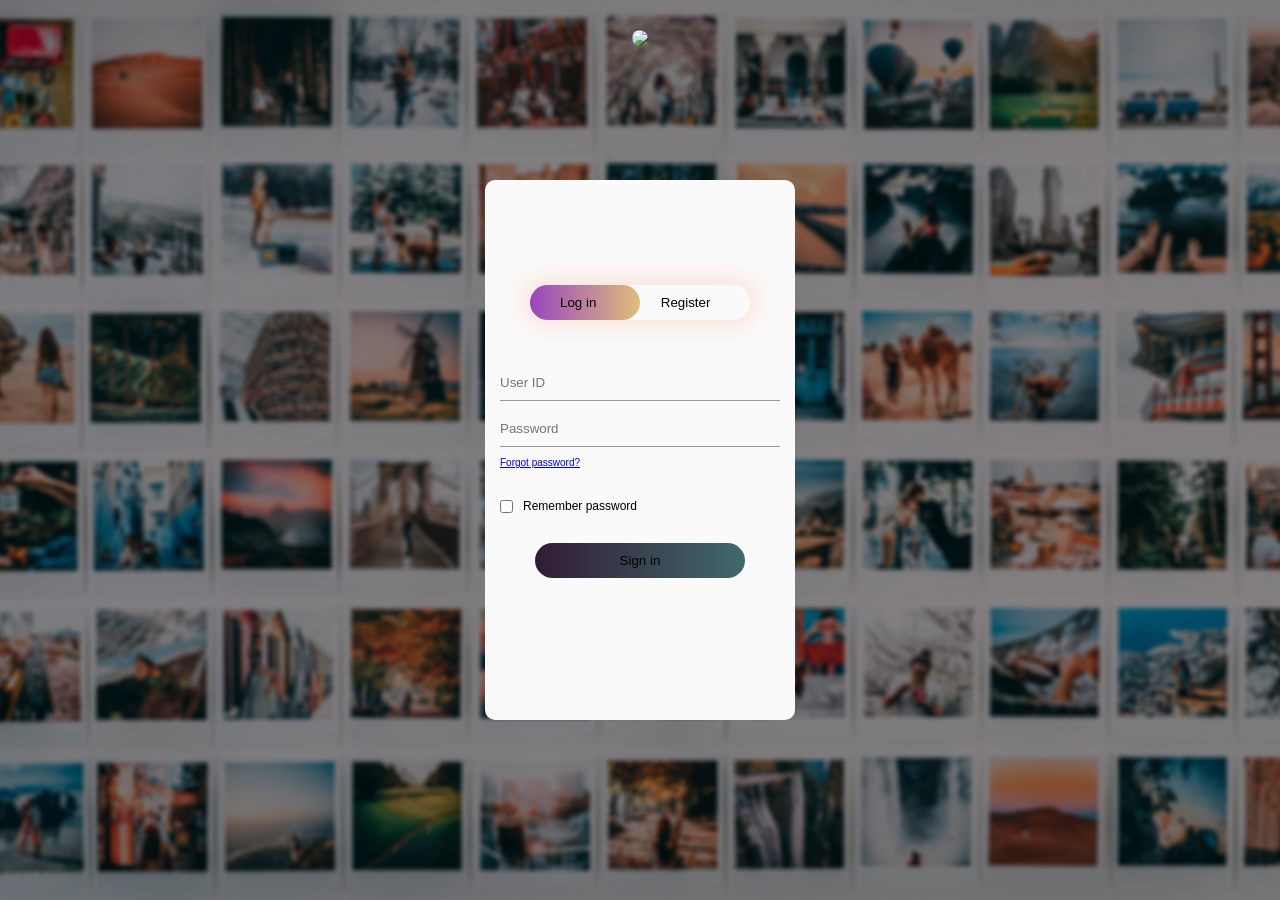
==== loginRegistration.html @ c1cefd6f "Rename index.html to loginRegistration.html" ====
<!DOCTYPE html>
<html lang="en">
<head>
    <meta charset="UTF-8">
    <meta http-equiv="X-UA-Compatible" content="IE=edge">
    <meta name="viewport" content="width=device-width, initial-scale=1.0">
    <title>Document</title>
    <link rel="stylesheet" type="text/css" href="logregmain.css">
    <script type="text/Javascript"></script>
</head>
<body>
    <div class="full">
        <div class="Loginbox">
            
            <div class="logregbox">
                <div class="button-box">
                    <div id="btn"></div>
                    <button  type="button" class="toggle" onclick="loginform()">Log in</button>
                    <button  type="button" class="toggle" onclick="registerform()">Register</button>
                    
                </div>
            </div>
            <form id="loginform" class="input">
                <input type="text" class="input-field" placeholder="User ID" required>
                <input type="password" class="input-field" placeholder="Password" required><br>
                <a class="forgotp" href="#">Forgot password?</a><br>
                <input type="checkbox" class="checkbox"><span>Remember password</span>
                <button type="submit" class="submitbtn" > Sign in</button>
            </form>
            <form id="registerform" class="input">
                <input type="text" class="input-field" placeholder="User ID" required>
                <input type="text" class="input-field" placeholder="First Name" required>
                <input type="text" class="input-field" placeholder="Last Name" required>
                <input type="email" class="input-field" placeholder="email ID" required><br>
                <input type="password" class="inputfield" placeholder="password" required>
                <input type="checkbox" class="checkbox"><span>I agree to terms and conditions</span>
                <button type="submit" class="reg" > Register</button>
            </form>
            
           
        </div>
        <div class="logo">
            
            <img src="logo.png"> 
        </div>
        
        
    </div>
    <script>
        var x = document.getElementById("loginform");
        var y = document.getElementById("registerform");
        var z = document.getElementById("btn");

        function registerform(){
            x.style.left = "-400px";
            y.style.left = "10px";
            z.style.left = "110px";
        }
        function loginform(){
            x.style.left = "15px";
            y.style.left = "400px";
            z.style.left = "0px";
        }
    </script>
    <script scr="registerapp.js"></script>
</body>
</html>
---- logregmain.css ----
body{
    margin: 0;
    padding: 0;
    top: 0;
    font-family: sans-serif;
    /*background-image: url("thumbnail_Blurred Image.png");
    background-color: blueviolet; /* to be used when Image not available
    background-size: cover;
    font-family: 'Times New Roman', Times, serif;
    background-position: unset;
    background-repeat: no-repeat;*/
    
}

.Loginbox{

    width: 250px;
    height: 400px;
    background-color: rgb(250, 250, 250);
    top: 50%;
    left: 50%;
    position: absolute;
    transform: translate(-50%,-50%);
    padding: 70px 30px;
    border-radius: 10px;
    overflow: hidden;
}
.logo{
    margin: 30px auto;
    text-align: center;

}
.logo img{
    height: auto;
    width: 80px;
    margin: 0 12px;
    box-shadow: 0 0 20px 0 #999;
    border-radius: 50%;
    
}
.full{
    height: 100%;
    width: 100%;
    background-image: linear-gradient(rgba(0,0,0,0.4),rgba(0,0,0,0.4)),url(Thumbnail.png);
    background-position: center;
    background-size: cover;
    position: absolute;
}
.logregbox{
    width: 220px;
    margin: 35px auto;
    position: relative;
    box-shadow: 0 0 20px 9px #ff61241f;
    border-radius: 30px;
    
}
.toggle{
    padding: 10px 30px;
    cursor: pointer;
    background: transparent;
    border: 0;
    outline: none;
    position: relative;
}
#btn{
    position: absolute;
    left: 0;
    top: 0;
    width: 110px;
    height: 100%;
    background: linear-gradient(to right, #9846be,#e0be7a);
    border-radius: 30px;
    transition: .5s;

}
.input{
    top: 180px;
    position: absolute;
    width: 280px;
    transition: .5s;
    border-radius: 50%;
}
.input-field{
    padding: 10px 0;
    width: 100%;
    transition: .5s;
    margin: 5px 0;
    border-top: 0;
    border-left: 0;
    border-right: 0;
    border-bottom: 1px solid #999;
    background: transparent;
    outline: none;

}
.forgotp{
    font-size: x-small;
}
.submitbtn{
    width: 75%;
    padding: 10px 0;
    cursor: pointer;
    display: block;
    margin: auto;
    background: linear-gradient(to right, #311b35,#416a6b);
    border: 0;
    outline: none;
    border-radius: 30px; 
    text-emphasis-color: #fff; 
    
}
.reg{
    width: 60%;
    padding: 10px 0;
    cursor: pointer;
    display: block;
    border: 0;
    outline: none;
    border-radius: 30px;
    background: linear-gradient(to right, #835f2a,#8947b4);
}
.checkbox{
    margin: 30px 10px 30px 0;
}
span{
    font-size: 12px;
    bottom: 65px;
    position: absolute;
}
#loginform{
    left: 15px;

}

#registerform{
    left: 450px;
}
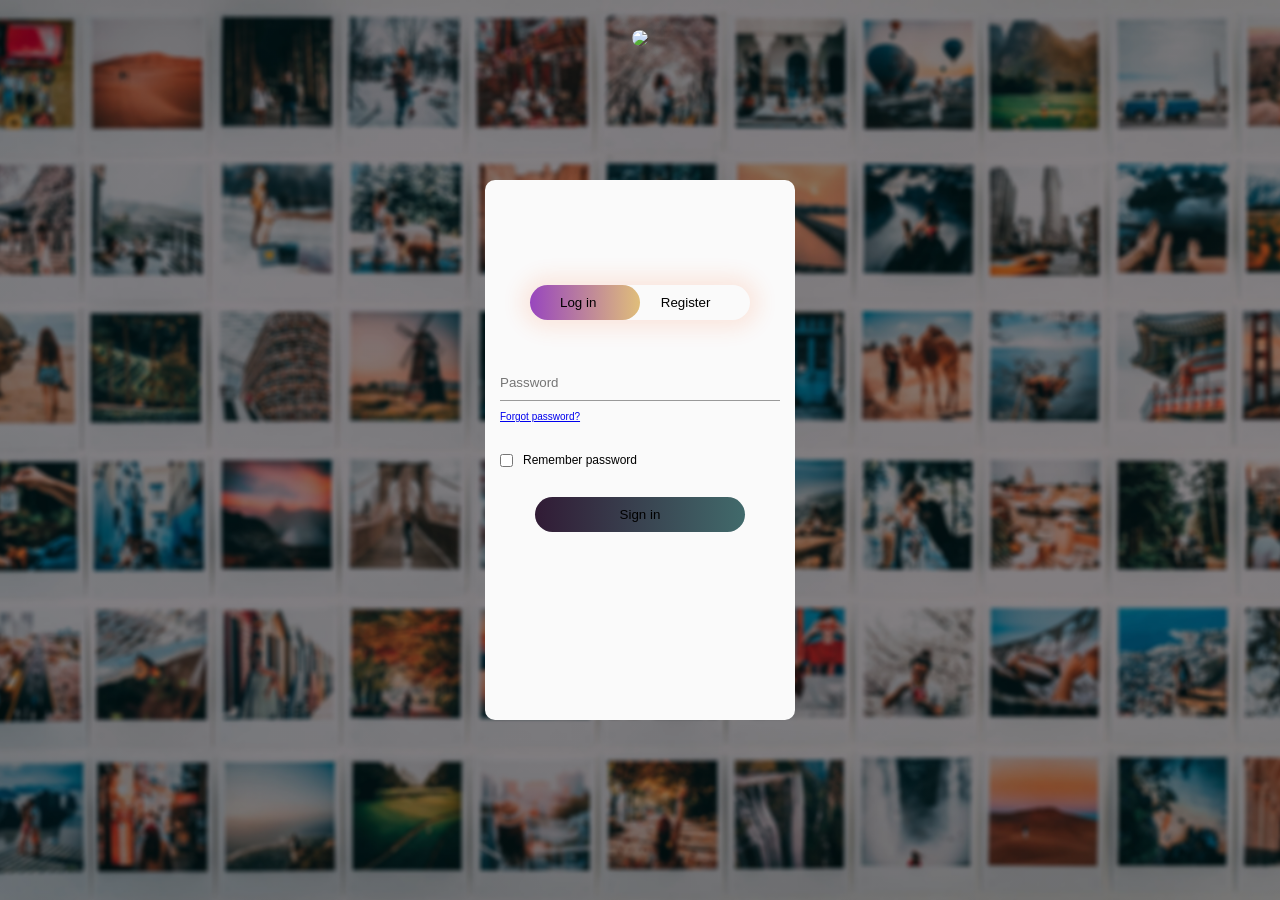
==== commit b6d8ab40: "Update loginRegistration.html" ====
--- a/loginRegistration.html
+++ b/loginRegistration.html
@@ -21,14 +21,14 @@
                 </div>
             </div>
             <form id="loginform" class="input">
-                <input type="text" class="input-field" placeholder="User ID" required>
+                <!-- <input type="text" class="input-field" placeholder="User ID" required> -->
                 <input type="password" class="input-field" placeholder="Password" required><br>
                 <a class="forgotp" href="#">Forgot password?</a><br>
                 <input type="checkbox" class="checkbox"><span>Remember password</span>
                 <button type="submit" class="submitbtn" > Sign in</button>
             </form>
             <form id="registerform" class="input">
-                <input type="text" class="input-field" placeholder="User ID" required>
+                <!-- <input type="text" class="input-field" placeholder="User ID" required> -->
                 <input type="text" class="input-field" placeholder="First Name" required>
                 <input type="text" class="input-field" placeholder="Last Name" required>
                 <input type="email" class="input-field" placeholder="email ID" required><br>
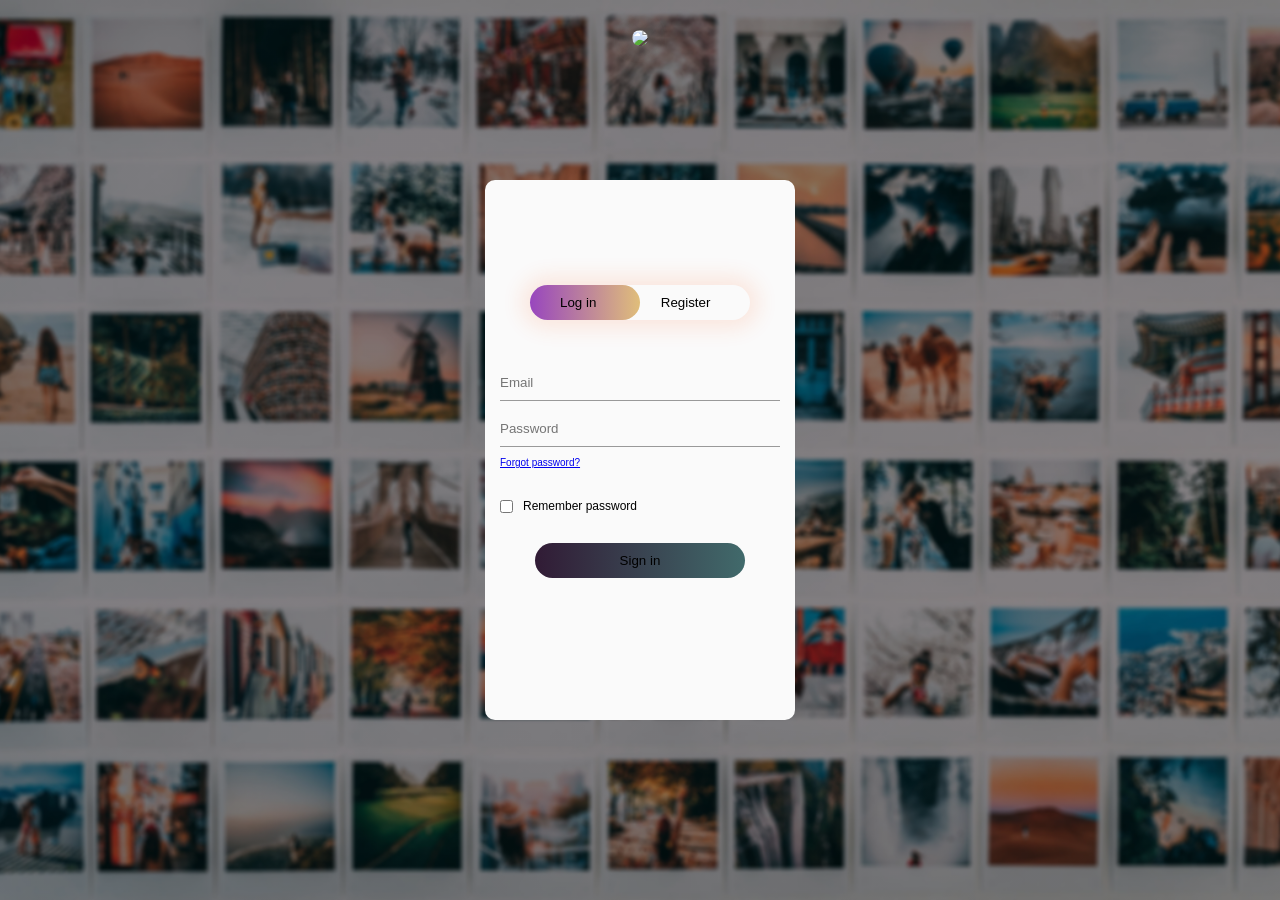
==== commit fb6770ec: "change of fields changed login fields: email and password changed registration fields: first name, " ====
--- a/loginRegistration.html
+++ b/loginRegistration.html
@@ -21,7 +21,7 @@
                 </div>
             </div>
             <form id="loginform" class="input">
-                <!-- <input type="text" class="input-field" placeholder="User ID" required> -->
+                <input type="text" class="input-field" placeholder="Email" required>
                 <input type="password" class="input-field" placeholder="Password" required><br>
                 <a class="forgotp" href="#">Forgot password?</a><br>
                 <input type="checkbox" class="checkbox"><span>Remember password</span>
@@ -31,8 +31,8 @@
                 <!-- <input type="text" class="input-field" placeholder="User ID" required> -->
                 <input type="text" class="input-field" placeholder="First Name" required>
                 <input type="text" class="input-field" placeholder="Last Name" required>
-                <input type="email" class="input-field" placeholder="email ID" required><br>
-                <input type="password" class="inputfield" placeholder="password" required>
+                <input type="email" class="input-field" placeholder="Email" required><br>
+                <input type="password" class="inputfield" placeholder="Password" required>
                 <input type="checkbox" class="checkbox"><span>I agree to terms and conditions</span>
                 <button type="submit" class="reg" > Register</button>
             </form>
